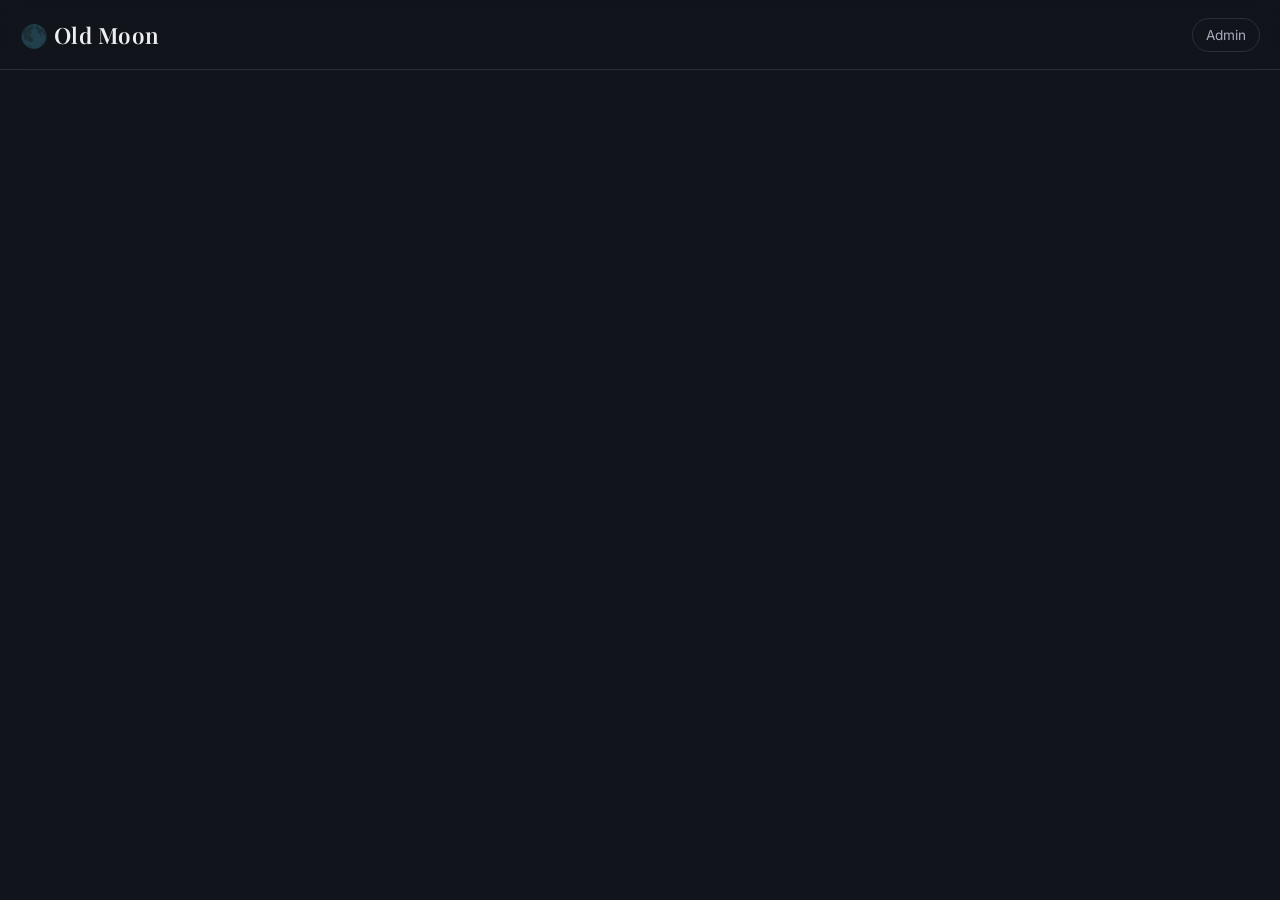
==== index.html @ 6b706eb9 "Initial Old Moon static photo blog Timeline + post detail pages read posts/index.json directly from " ====
<!doctype html>
<html lang="en">
<head>
<meta charset="utf-8">
<meta name="viewport" content="width=device-width, initial-scale=1, maximum-scale=1, user-scalable=no">
<title>Old Moon</title>
<link rel="stylesheet" href="css/style.css">
</head>
<body>
<header class="site-header">
  <h1>Old Moon</h1>
  <a class="icon-link" href="admin.html">Admin</a>
</header>
<main>
  <div id="timeline" class="timeline"></div>
</main>
<script type="module" src="js/main.js"></script>
</body>
</html>
---- css/style.css ----
@import url('https://fonts.googleapis.com/css2?family=Playfair+Display:wght@500;600&family=Inter:wght@400;500;600&display=swap');

:root {
  --bg: #12141c;
  --bg-elevated: #1a1d29;
  --border: #2a2e3d;
  --ink: #eceef3;
  --ink-soft: #a7acbd;
  --accent: #d8c8a4;
  --danger: #d9756b;
  --radius: 14px;
  --max-width: 640px;
}

* { box-sizing: border-box; }

html, body {
  margin: 0;
  padding: 0;
  background: var(--bg);
  color: var(--ink);
  font-family: 'Inter', -apple-system, BlinkMacSystemFont, sans-serif;
  -webkit-tap-highlight-color: transparent;
}

body {
  padding-bottom: 4rem;
}

a { color: inherit; text-decoration: none; }

h1, h2, h3 {
  font-family: 'Playfair Display', Georgia, serif;
  font-weight: 600;
  margin: 0;
}

header.site-header {
  position: sticky;
  top: 0;
  z-index: 10;
  display: flex;
  align-items: center;
  justify-content: space-between;
  padding: 1.1rem 1.25rem;
  background: rgba(18, 20, 28, 0.85);
  backdrop-filter: blur(10px);
  border-bottom: 1px solid var(--border);
}

header.site-header h1 {
  font-size: 1.4rem;
  letter-spacing: 0.02em;
}

header.site-header h1::before {
  content: '\1F311  ';
}

.icon-link {
  color: var(--ink-soft);
  font-size: 0.85rem;
  padding: 0.5rem 0.8rem;
  border: 1px solid var(--border);
  border-radius: 999px;
}

main {
  max-width: var(--max-width);
  margin: 0 auto;
  padding: 1rem;
}

/* Timeline */
.timeline {
  display: flex;
  flex-direction: column;
  gap: 1.75rem;
  margin-top: 0.5rem;
}

.post-card {
  display: block;
  background: var(--bg-elevated);
  border: 1px solid var(--border);
  border-radius: var(--radius);
  overflow: hidden;
}

.post-card img {
  width: 100%;
  aspect-ratio: 4 / 3;
  object-fit: cover;
  display: block;
}

.post-card .body {
  padding: 0.9rem 1.1rem 1.1rem;
}

.post-card .date {
  font-size: 0.78rem;
  color: var(--ink-soft);
  text-transform: uppercase;
  letter-spacing: 0.05em;
}

.post-card .caption {
  margin-top: 0.35rem;
  font-size: 1.02rem;
  line-height: 1.45;
}

.empty-state {
  text-align: center;
  color: var(--ink-soft);
  padding: 4rem 1rem;
  line-height: 1.6;
}

/* Post detail */
.post-detail img.hero {
  width: 100%;
  border-radius: var(--radius);
  display: block;
}

.post-meta {
  margin-top: 1rem;
  color: var(--ink-soft);
  font-size: 0.85rem;
}

.post-caption {
  margin-top: 1rem;
  font-size: 1.15rem;
  line-height: 1.6;
}

.tags {
  display: flex;
  flex-wrap: wrap;
  gap: 0.5rem;
  margin-top: 1rem;
}

.tag {
  background: var(--bg-elevated);
  border: 1px solid var(--border);
  color: var(--accent);
  font-size: 0.8rem;
  padding: 0.3rem 0.7rem;
  border-radius: 999px;
}

.map {
  margin-top: 1.25rem;
  height: 260px;
  border-radius: var(--radius);
  overflow: hidden;
  border: 1px solid var(--border);
}

.back-link {
  display: inline-block;
  margin-bottom: 1rem;
  color: var(--ink-soft);
  font-size: 0.9rem;
}

/* Forms / admin */
.card {
  background: var(--bg-elevated);
  border: 1px solid var(--border);
  border-radius: var(--radius);
  padding: 1.25rem;
  margin-bottom: 1.5rem;
}

label {
  display: block;
  font-size: 0.85rem;
  color: var(--ink-soft);
  margin: 1rem 0 0.4rem;
}

label:first-child { margin-top: 0; }

input[type="text"],
input[type="password"],
input[type="file"],
textarea {
  width: 100%;
  background: var(--bg);
  border: 1px solid var(--border);
  color: var(--ink);
  border-radius: 10px;
  padding: 0.7rem 0.8rem;
  font-size: 1rem;
  font-family: inherit;
}

textarea { resize: vertical; min-height: 4.5rem; }

button, .btn {
  font-family: inherit;
  font-size: 0.95rem;
  font-weight: 500;
  border-radius: 999px;
  padding: 0.7rem 1.3rem;
  border: 1px solid var(--border);
  background: var(--bg);
  color: var(--ink);
  cursor: pointer;
}

button.primary {
  background: var(--accent);
  color: #1a1508;
  border-color: var(--accent);
}

button.danger {
  color: var(--danger);
  border-color: var(--danger);
}

button:disabled {
  opacity: 0.5;
  cursor: default;
}

.actions {
  display: flex;
  gap: 0.6rem;
  margin-top: 1.25rem;
  flex-wrap: wrap;
}

.admin-post-row {
  display: flex;
  gap: 0.9rem;
  align-items: center;
  padding: 0.8rem 0;
  border-bottom: 1px solid var(--border);
}

.admin-post-row:last-child { border-bottom: none; }

.admin-post-row img {
  width: 64px;
  height: 64px;
  object-fit: cover;
  border-radius: 8px;
  flex-shrink: 0;
}

.admin-post-row .info { flex: 1; min-width: 0; }
.admin-post-row .info .caption {
  font-size: 0.92rem;
  white-space: nowrap;
  overflow: hidden;
  text-overflow: ellipsis;
}
.admin-post-row .info .date {
  font-size: 0.75rem;
  color: var(--ink-soft);
}

.admin-post-row .row-actions {
  display: flex;
  gap: 0.4rem;
  flex-shrink: 0;
}

.admin-post-row .row-actions button {
  padding: 0.4rem 0.7rem;
  font-size: 0.8rem;
}

.status {
  font-size: 0.85rem;
  margin-top: 0.8rem;
}

.status.error { color: var(--danger); }
.status.ok { color: #8fbf8f; }

.hint {
  font-size: 0.8rem;
  color: var(--ink-soft);
  line-height: 1.5;
  margin-top: 0.5rem;
}

.spinner {
  display: inline-block;
  width: 1em;
  height: 1em;
  border: 2px solid rgba(255,255,255,0.3);
  border-top-color: var(--ink);
  border-radius: 50%;
  animation: spin 0.7s linear infinite;
  vertical-align: middle;
  margin-right: 0.4em;
}

@keyframes spin { to { transform: rotate(360deg); } }
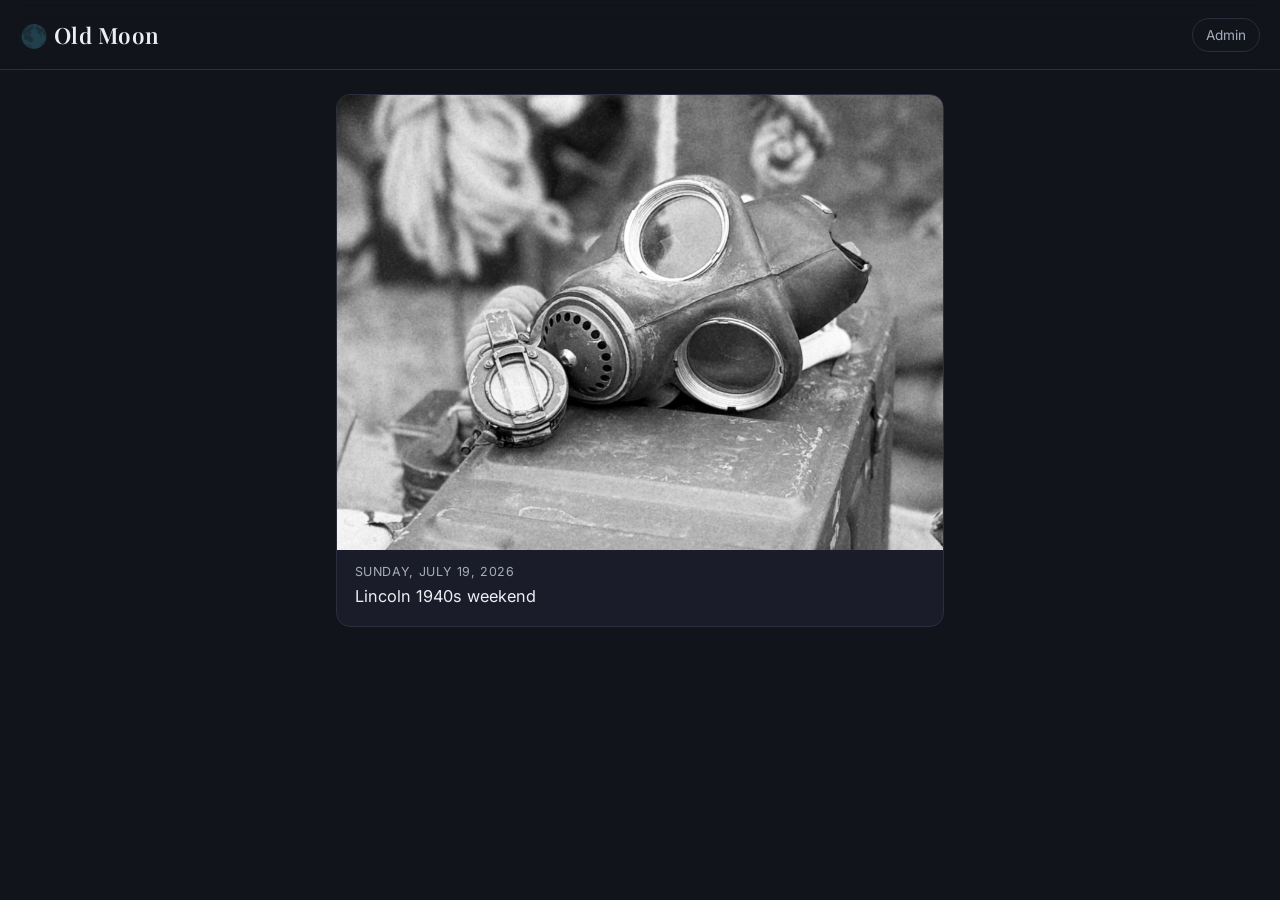
==== commit 221e2736: "Make tags link to a filtered timeline Tapping a tag on a post now opens index.html?tag=<tag>, showin" ====
--- a/index.html
+++ b/index.html
@@ -5,6 +5,9 @@
 <meta name="viewport" content="width=device-width, initial-scale=1, maximum-scale=1, user-scalable=no">
 <title>Old Moon</title>
 <link rel="stylesheet" href="css/style.css">
+<meta name="theme-color" content="#12141c">
+<link rel="icon" href="icons/favicon-32.png" sizes="32x32">
+<link rel="apple-touch-icon" href="icons/icon-180.png">
 </head>
 <body>
 <header class="site-header">
@@ -12,6 +15,7 @@
   <a class="icon-link" href="admin.html">Admin</a>
 </header>
 <main>
+  <div id="filter-bar"></div>
   <div id="timeline" class="timeline"></div>
 </main>
 <script type="module" src="js/main.js"></script>
--- a/css/style.css
+++ b/css/style.css
@@ -87,6 +87,20 @@
   overflow: hidden;
 }
 
+.filter-bar {
+  font-size: 0.85rem;
+  color: var(--ink-soft);
+  margin-bottom: 0.25rem;
+}
+
+.filter-bar strong {
+  color: var(--ink);
+}
+
+.filter-bar a {
+  color: var(--accent);
+}
+
 .post-card img {
   width: 100%;
   aspect-ratio: 4 / 3;
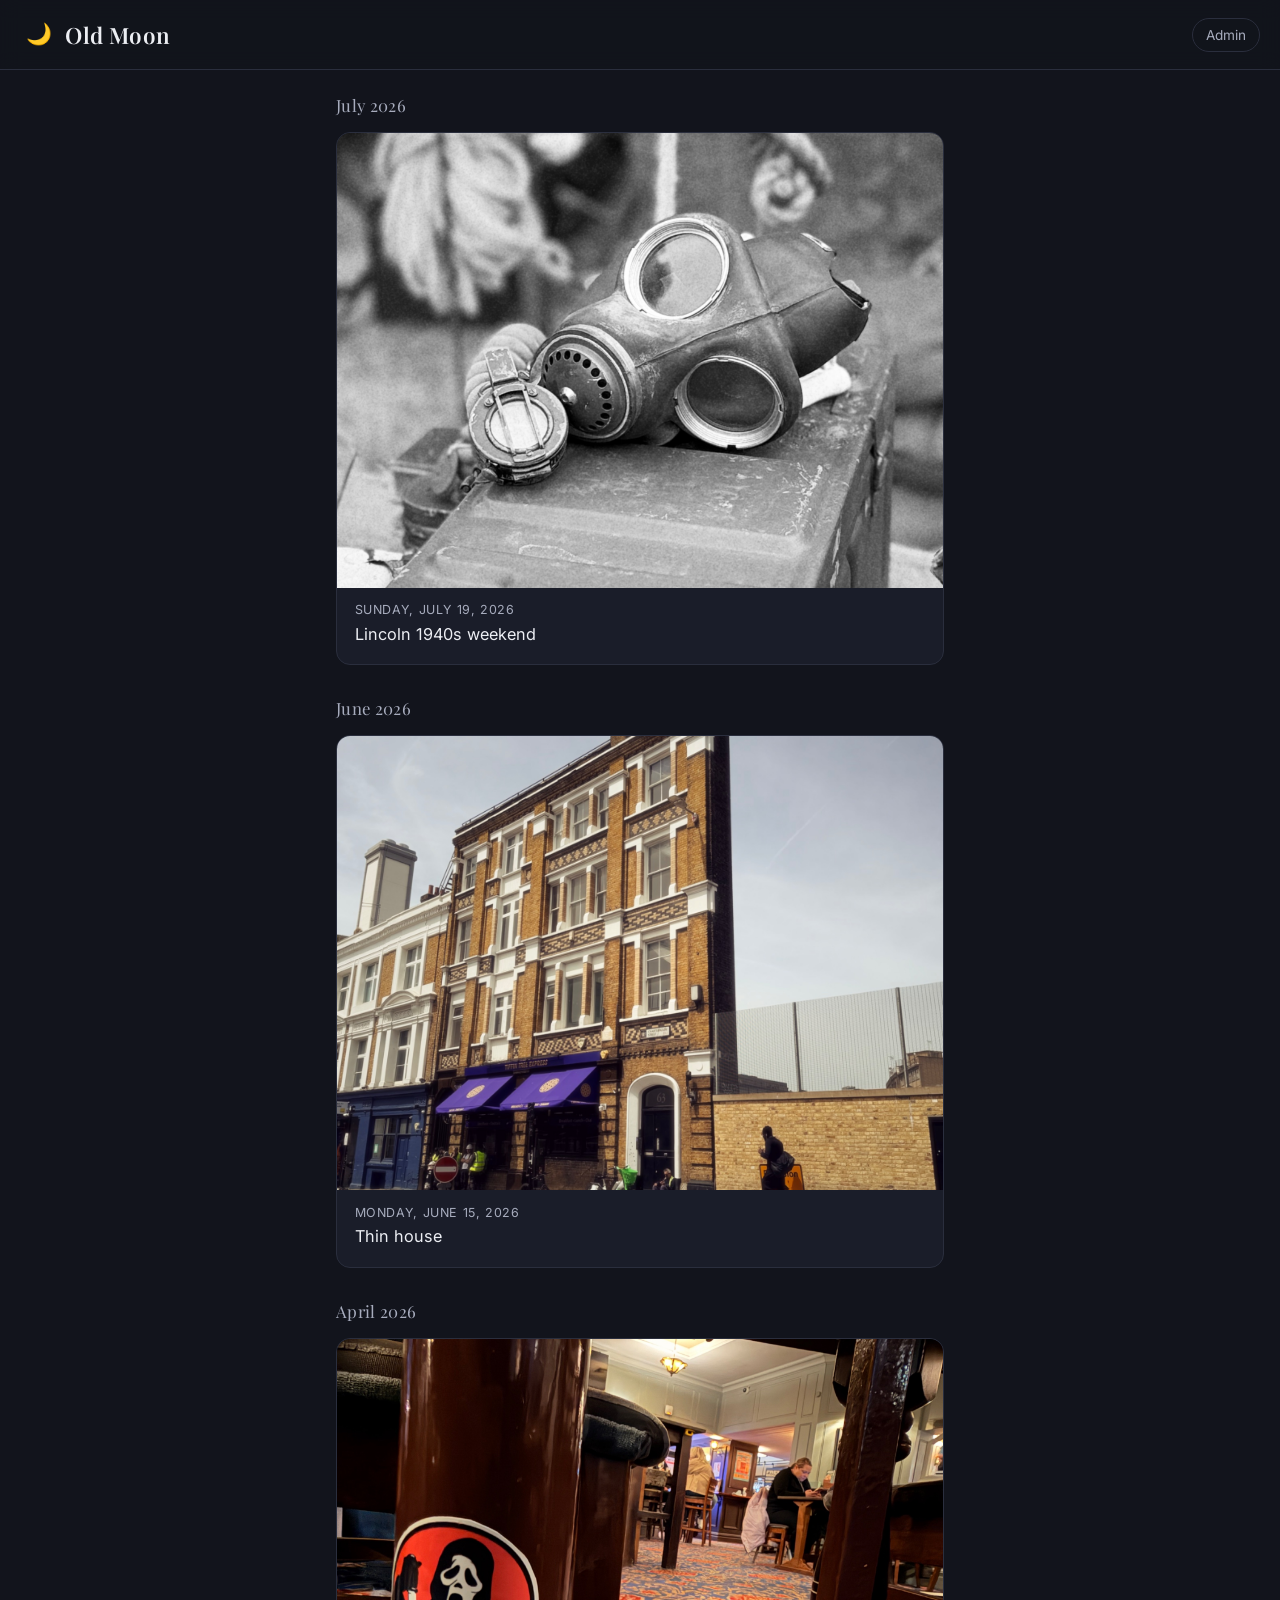
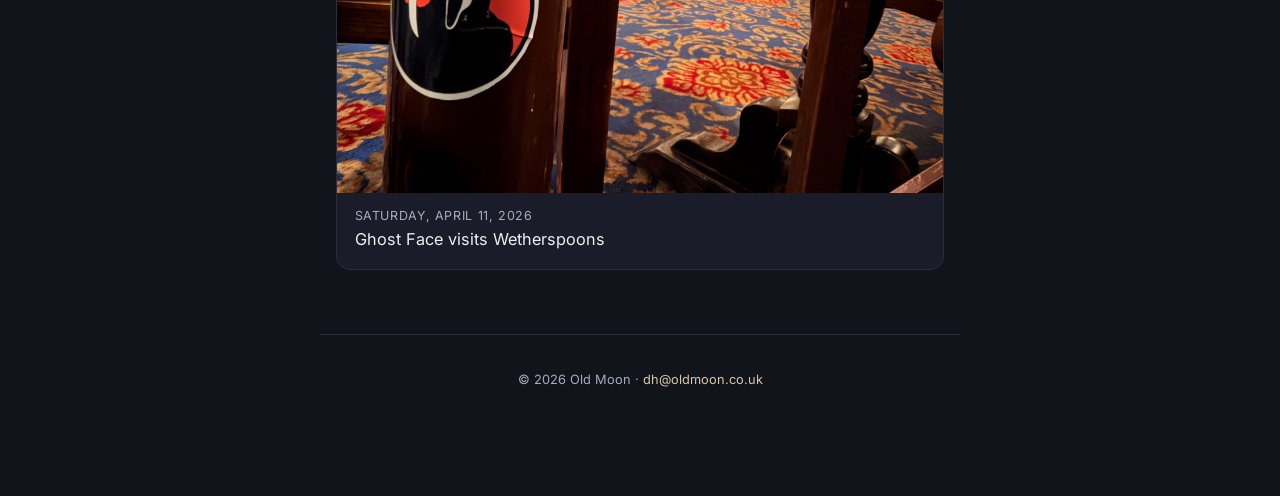
==== commit fdf762a2: "Polish the timeline and add a light theme - Group the timeline into month/year sections - Generate a" ====
--- a/index.html
+++ b/index.html
@@ -3,6 +3,11 @@
 <head>
 <meta charset="utf-8">
 <meta name="viewport" content="width=device-width, initial-scale=1, maximum-scale=1, user-scalable=no">
+<script>
+  if (localStorage.getItem('oldmoon_theme') === 'light') {
+    document.documentElement.setAttribute('data-theme', 'light');
+  }
+</script>
 <title>Old Moon</title>
 <link rel="stylesheet" href="css/style.css">
 <meta name="theme-color" content="#12141c">
@@ -11,13 +16,20 @@
 </head>
 <body>
 <header class="site-header">
-  <h1>Old Moon</h1>
+  <div class="brand">
+    <button type="button" id="theme-toggle" class="moon-toggle" aria-label="Toggle dark and light mode">🌙</button>
+    <a class="site-title" href="index.html"><h1>Old Moon</h1></a>
+  </div>
   <a class="icon-link" href="admin.html">Admin</a>
 </header>
 <main>
   <div id="filter-bar"></div>
   <div id="timeline" class="timeline"></div>
 </main>
+<footer class="site-footer">
+  <p>&copy; <span id="copyright-year"></span> Old Moon &middot; <a href="mailto:dh@oldmoon.co.uk">dh@oldmoon.co.uk</a></p>
+</footer>
+<script src="js/site.js"></script>
 <script type="module" src="js/main.js"></script>
 </body>
 </html>
--- a/css/style.css
+++ b/css/style.css
@@ -8,8 +8,22 @@
   --ink-soft: #a7acbd;
   --accent: #d8c8a4;
   --danger: #d9756b;
+  --ok: #8fbf8f;
+  --header-bg: rgba(18, 20, 28, 0.85);
   --radius: 14px;
   --max-width: 640px;
+}
+
+:root[data-theme="light"] {
+  --bg: #f6f4ef;
+  --bg-elevated: #ffffff;
+  --border: #e3ddd0;
+  --ink: #221f1a;
+  --ink-soft: #6d675c;
+  --accent: #96702c;
+  --danger: #b23b30;
+  --ok: #3f8f4f;
+  --header-bg: rgba(246, 244, 239, 0.85);
 }
 
 * { box-sizing: border-box; }
@@ -43,18 +57,40 @@
   align-items: center;
   justify-content: space-between;
   padding: 1.1rem 1.25rem;
-  background: rgba(18, 20, 28, 0.85);
+  background: var(--header-bg);
   backdrop-filter: blur(10px);
   border-bottom: 1px solid var(--border);
+}
+
+.brand {
+  display: flex;
+  align-items: center;
+  gap: 0.4rem;
+}
+
+.moon-toggle {
+  background: none;
+  border: none;
+  font-size: 1.3rem;
+  line-height: 1;
+  padding: 0.4rem;
+  margin: -0.4rem 0;
+  cursor: pointer;
+  border-radius: 8px;
+}
+
+.moon-toggle:active {
+  background: var(--border);
+}
+
+.site-title {
+  display: flex;
+  align-items: center;
 }
 
 header.site-header h1 {
   font-size: 1.4rem;
   letter-spacing: 0.02em;
-}
-
-header.site-header h1::before {
-  content: '\1F311  ';
 }
 
 .icon-link {
@@ -77,6 +113,18 @@
   flex-direction: column;
   gap: 1.75rem;
   margin-top: 0.5rem;
+}
+
+.month-heading {
+  font-family: 'Playfair Display', Georgia, serif;
+  font-size: 1.05rem;
+  color: var(--ink-soft);
+  letter-spacing: 0.02em;
+  margin: 0.25rem 0 -0.75rem;
+}
+
+.month-heading:first-child {
+  margin-top: 0;
 }
 
 .post-card {
@@ -298,7 +346,7 @@
 }
 
 .status.error { color: var(--danger); }
-.status.ok { color: #8fbf8f; }
+.status.ok { color: var(--ok); }
 
 .hint {
   font-size: 0.8rem;
@@ -320,3 +368,17 @@
 }
 
 @keyframes spin { to { transform: rotate(360deg); } }
+
+.site-footer {
+  max-width: var(--max-width);
+  margin: 3rem auto 0;
+  padding: 1.5rem 1rem 2rem;
+  text-align: center;
+  font-size: 0.8rem;
+  color: var(--ink-soft);
+  border-top: 1px solid var(--border);
+}
+
+.site-footer a {
+  color: var(--accent);
+}
